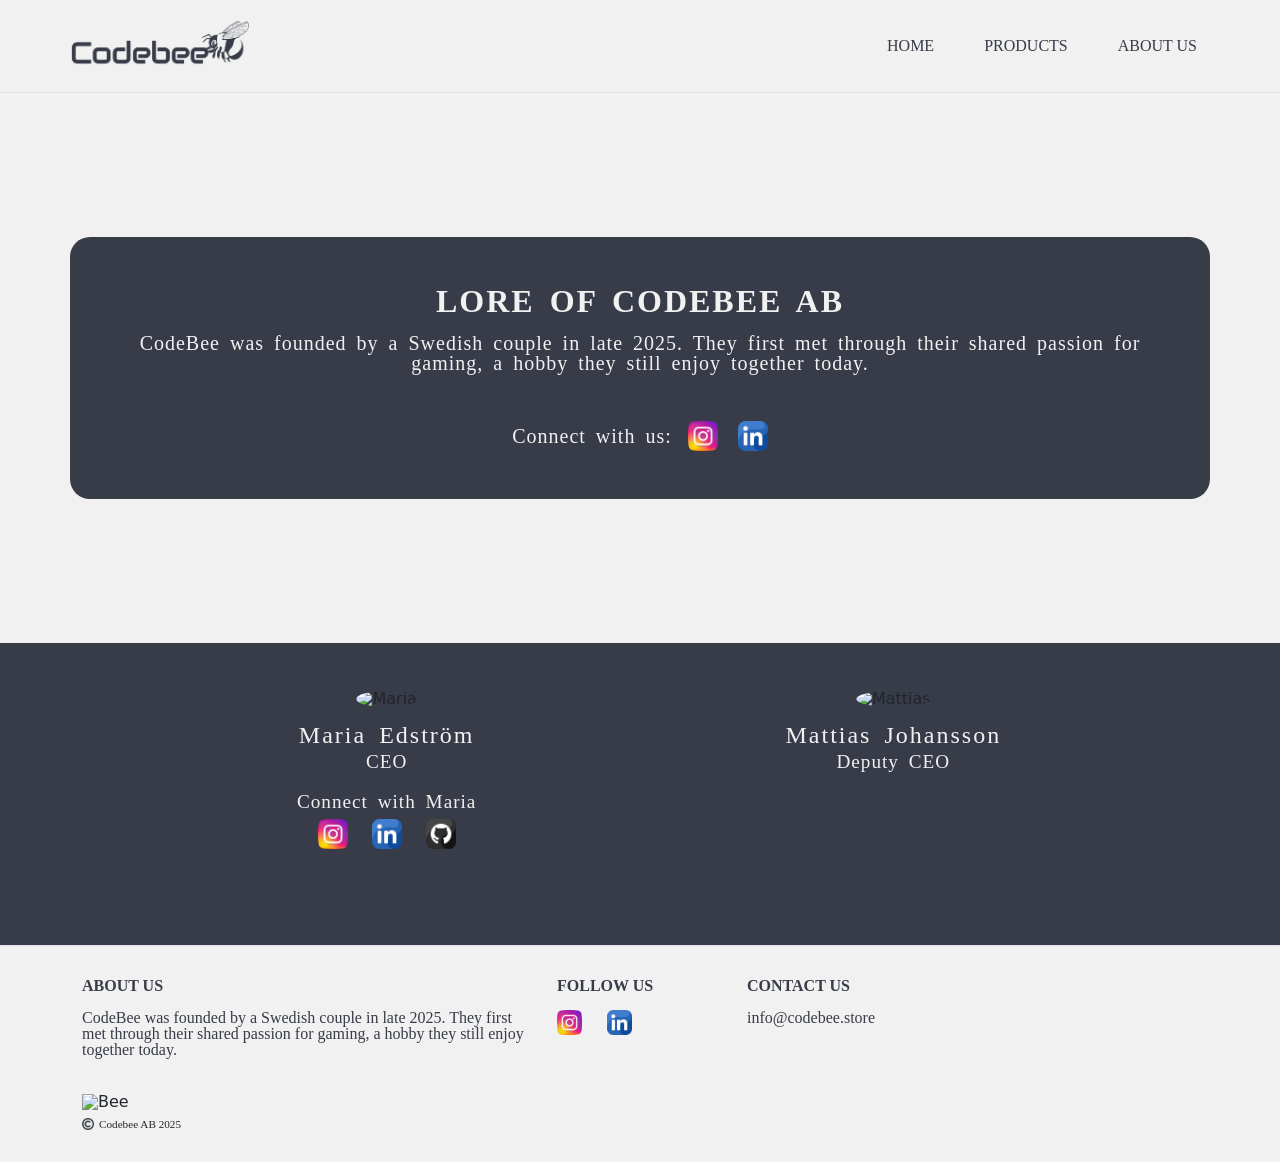
==== AboutUs.html @ 75fef336 "init" ====
<!DOCTYPE html>
<html lang="en">
<head>
  <meta charset="UTF-8">
  <meta name="viewport" content="width=device-width, initial-scale=1.0">
  <title>codebee.store</title>
  <link rel="icon" type="image/x-icon" href="TransparentLogoSmall.ico">
  <link href="https://cdn.jsdelivr.net/npm/bootstrap@5.3.2/dist/css/bootstrap.min.css" rel="stylesheet">
<link rel="stylesheet" href="site.css" asp-append-version="true" />
<script src="site.js" defer></script>
</head>
<body>
  <header class="border-bottom box-shadow p-3">
    <div class="container p-0">
        <nav class="navbar navbar-expand-md p-0">

            <!-- Logo + button -->
            <div class="d-flex justify-content-between align-items-center w-100">

                <!-- Logo -->
                <a class="navbar-brand" href="index.html">
                    <img src="images/logotyp.png" alt="Codebee Logo" class="img-fluid" style="max-height: 50px;">
                </a>

                <!-- Menu button (ONLY mobile) -->
                <button class="navbar-toggler d-md-none navMenuBtn"
                        type="button"
                        data-bs-toggle="collapse"
                        data-bs-target="#navbarMain">
                    <img src="icons/dots.png" alt="MenuIcon" style="width:24px;">
                </button>
            </div>

            <!-- Navbar content -->
            <div class="collapse navbar-collapse justify-content-md-end mt-3 mt-md-0"
                 id="navbarMain">
                <div class="d-flex flex-column flex-md-row align-items-center gap-3 gap-md-4">

                    <a class="btn navBtn" href="index.html">HOME</a>
                    <a class="btn navBtn" href="Products.html">PRODUCTS</a>
                    <a class="btn navBtn text-nowrap" href="AboutUs.html">ABOUT US</a>

                </div>
            </div>
        </nav>
    </div>
</header>

<div class="w-100 d-flex align-items-center justify-content-center"
     style="background: url('images/background.png') center/cover no-repeat; min-height: 550px;">
    
    <div class="loreDiv container p-5 m-4">
        
        <p class="historyTitle text-center">LORE OF CODEBEE AB</p>
        
        <p class="historyText text-center">
            CodeBee was founded by a Swedish couple in late 2025. They first met through their shared passion for gaming, a hobby they still enjoy together today.
        </p>

        <div class="d-flex justify-content-center align-items-center mt-5">
            <p class="historyText mb-0 me-3">Connect with us:</p>
            <a href="https://www.instagram.com/codebeeab?igsh=dmw2eGlxa2luZmNn&utm_source=qr"><img class="socialMediaIcon" src="icons/instagram.png" alt="Instagram" style="margin-right: 20px;"></a>
            <a href="https://www.linkedin.com/company/codebee-ab/?viewAsMember=true"><img class="socialMediaIcon" src="icons/linkedin.png" alt="LinkedIn"></a>
        </div>

    </div>
</div>

<div class="py-5 w-100 d-flex align-items-center justify-content-center"
     style="background-color:#383C48">

    <div class="container">
        <div class="row justify-content-evenly text-center">

            <div class="col-12 col-md-6 col-lg-4 mb-5">
                <img src="images/Maria.jpg" alt="Maria"
                     class="img-fluid rounded-circle"
                     style="max-width:250px;">
                <p class="name mt-3">Maria Edström</p>
                <p class="jobTitle">CEO</p>
                <p class="personDesc">
                    <!-- Add a brief description of person here if wanted -->
                </p>
                <p class="jobTitle mb-2">Connect with Maria</p>
                <div class="d-flex justify-content-center align-items-center gap-4">
                    <a href="https://www.instagram.com/studio_buzzer?igsh=d2F6cHE4NDdnMW5n"><img class="socialMediaIcon" src="icons/instagram.png" alt="Instagram"></a>
                    <a href="https://www.linkedin.com/in/maria-edstr%C3%B6m-6b2215178/"><img class="socialMediaIcon" src="icons/linkedin.png" alt="LinkedIn"></a>
                    <a href="https://github.com/Bumbleebeezz"><img class="socialMediaIcon" src="icons/github.png" alt="GitHub"></a>
                </div>
            </div>

            <div class="col-12 col-md-6 col-lg-4 mb-5">
                <img src="images/Mattias.jpg" alt="Mattias"
                     class="img-fluid rounded-circle"
                     style="max-width:250px;">
                <p class="name mt-3">Mattias Johansson</p>
                <p class="jobTitle">Deputy CEO</p>
                <p class="personDesc">
                    <!-- Add a brief description of person here if wanted -->
                </p>
                <p class="jobTitle mb-2"></p>
                <div class="d-flex justify-content-center align-items-center gap-4">
                    <!-- Add connections links here if wanted -->
                </div>
            </div>

        </div>
    </div>

</div>


<!-- FOOTER -->
<footer class="border-top box-shadow p-3">

    <div class="container footerContent py-3">
        <div class="row">

            <!-- About -->
            <div class="col-12 col-md-6 col-lg-5 mb-3">
                <p class="title mb-3">ABOUT US</p>
                <p class="subtitle mb-1">
                    CodeBee was founded by a Swedish couple in late 2025.
                    They first met through their shared passion for gaming,
                    a hobby they still enjoy together today.
                </p>
            </div>

            <!-- Social -->
            <div class="col-6 col-md-3 col-lg-2 mb-3">
                <p class="title">FOLLOW US</p>
                <a href="https://www.instagram.com/codebeeab" style="text-decoration: none;">
                    <img src="icons/instagram.png" alt="Instagram" style="width:25px; margin-right:20px;">
                </a>
                <a href="https://www.linkedin.com/company/codebee-ab" style="text-decoration: none;">
                    <img src="icons/linkedin.png" alt="LinkedIn" style="width:25px;">
                </a>
            </div>

            <!-- Contact -->
            <div class="col-6 col-md-3 col-lg-3 mb-3">
                <p class="title">CONTACT US</p>
                <p style="color: #383C48; font-family: mohave-variablefont_wght;">info@codebee.store</p>
            </div>

        </div>
    </div>

    <div class="container pb-2">
        <img src="images/transparentlogosmall.png" alt="Bee" style="width:40px;">
    </div>

    <div class="container d-flex align-items-center pb-3">
        <img src="icons/copyright.png" alt="Copyright" width="12">
        <p class="mb-0" style="font-size:0.7rem; margin-left: 5px; font-family: mohave-variablefont_wght;">
            Codebee AB 2025
        </p>
    </div>

</footer>

<script src="https://cdn.jsdelivr.net/npm/bootstrap@5.3.0/dist/js/bootstrap.bundle.min.js"></script>
</body>

</html>
---- site.css ----
/*
    MAIN COLORS:
    #383C48
    #f1f1f1
    #B87333
*/


/*FONTS*/
@font-face {
    font-family: 'audiowide-regular';
    src: url('fonts/audiowide-regular.ttf') format('truetype');
}
@font-face {
    font-family: 'bebasneue-regular';
    src: url('fonts/bebasneue-regular.ttf') format('truetype');
}
@font-face {
    font-family: 'k2d-regular';
    src: url('fonts/k2d-regular.ttf') format('truetype');
}
@font-face {
    font-family: 'mohave-variablefont_wght';
    src: url('fonts/mohave-variablefont_wght.ttf') format('truetype');
}


/*GENERAL*/
* {
    line-height: 1;
}
header {
    top: 0;
    width: 100%;
    padding: 1rem;
    margin: 0;
}
html {
    position: relative;
    min-height: 100%;
}
footer {
    bottom: 0;
    width: 100%;
    margin: 0;
}

/*HEADER / FOOTER*/
.title {
    font-size: 1rem;
    font-weight: bold;
    font-family: mohave-variablefont_wght;
    text-wrap: nowrap;
    color: #383C48;
}
.subtitle {
    font-size: 1rem;
    text-wrap: auto;
    font-family: mohave-variablefont_wght;
    color: #383C48;
}
.contact-text {
    font-size: 1rem;
    text-wrap: auto;
    font-family: mohave-variablefont_wght;
    color: #383C48;
}

/* NAVMENU */
.navbar {
    position: static;
}
.navMenuBtn {
    border: none;
    --bs-navbar-toggler-focus-width: 0;
}
.navBtn {
    position: relative;
    display: inline-block;
    font-family: mohave-variablefont_wght;
    font-weight: 500;
    color: #383C48;
}
.navBtn:hover {
    color: #B87333;
    width: 100%;
}
.navBtn:hover::after {
    width: 100%;
}
.navBtn::after {
    content: "";
    position: absolute;
    left: 50%;
    bottom: -1px;
    width: 0;
    height: 2px;
    background: #B87333;
    transition: all 0.5s ease;
    transform: translateX(-50%);
}
.navBtn:focus,
.navBtn:active,
.navBtn:active:focus {
    outline: none;
    box-shadow: none;
    border: none;
}

/*INDEXL*/
body {
    background: #f1f1f1;
}

.confettiButton {
    height: 100%;
    width: 100%;
    align-content: center;
    justify-content: center;
    background-color: #383C48;
    color: #f1f1f1;
    border: 0;
    border-radius: 20px;
    font-size: 1rem;
    font-family : mohave-variablefont_wght;
    margin-top: 20px;
}
.confettiButton:active {
    transform: scale(1.01);
}
.connectText {
    font-size: 1.1rem;
    color: #f1f1f1;
    font-family: bebasneue-regular;
    margin-bottom: 0; /* important for vertical alignment */
    margin-right: 20px;
}

div.gradient {
    height: auto;
    border: none;
    background: linear-gradient( 90deg, #383C48 30%, #B87333 70% );
    padding: 10px 0px 10px 50px;
}

.hero {
    padding: 60px 0;
}
.hero-title {
    font-size: 2rem;
    font-family: bebasneue-regular;
    font-weight: 500;
    color: #383C48;
    word-spacing: 5px;
}
.hero-text {
    color: #383C48;
    margin-top: 15px;
    font-size: 1.2rem;
    font-family: mohave-variablefont_wght;
    letter-spacing: 1px;
    word-spacing: 4px;
}

.imgcollage {
    height: 100%;
    width: 100%;
    border-radius: 20px;
}

/*ABOUT US*/
.socialMediaIcon{
    width: 30px;
    height: 30px;
}
.historyTitle {
    font-size: 2rem;
    font-weight: bold;
    font-family : bebasneue-regular;
    letter-spacing: 2px;
    word-spacing: 5px;
    color: #f1f1f1;
}
.historyText{
    font-size: 1.25rem;
    font-family: mohave-variablefont_wght;
    letter-spacing: 1px;
    word-spacing: 4px;
    color: #f1f1f1;
}
.jobTitle {
    font-size: 1.2rem;
    font-family: mohave-variablefont_wght;
    letter-spacing: 1px;
    word-spacing: 4px;
    color: #f1f1f1;
    margin-bottom : 20px;
}
.loreDiv {
    width: 90%;
    border-radius: 20px;
    background-color: #383C48;
}
.name{
    font-size: 1.5rem;
    font-family : bebasneue-regular;
    letter-spacing: 2px;
    word-spacing: 5px;
    color: #f1f1f1;
    margin-top: 25px;
    margin-bottom : 5px;
}
.personDesc{
    font-size: 1rem;
    font-family: mohave-variablefont_wght;
    letter-spacing: 1px;
    word-spacing: 4px;
    color: #f1f1f1;
    max-width: 300px;
    margin: auto;
}

/*PRODUCT TIMELINE HEADER*/
.progress-title {
    font-size: 2rem;
    color: #383C48;
    font-family: bebasneue-regular;
    margin-bottom: 0;
}
.progress-text {
    font-size: 1.3rem;
    color: #383C48;
    font-family: mohave-variablefont_wght;
    margin-bottom: 0;
}

/*PRODUCT TIMELINE*/
.timeline-wrapper {
    position: relative;
    display: flex;
    align-content: center;
    overflow-x: auto;
    padding-bottom: 50px;
    padding-top: 50px;
    min-height: 30vh;
}
.timeline {
    position: relative;
    display: flex;
    justify-content: space-between;
    align-items: center;
    min-width: 650px;
}
.timeline::before {
    content: "";
    position: absolute;
    top: 18px;
    left: 0;
    right: 0;
    height: 4px;
    background: #e5e5e5;
    z-index: 0;
    border-radius: 2px;
}
.timeline-Text {
    font-size: 1.2rem;
    color: #383C48;
    font-family: bebasneue-regular;
}
.timeline-progress {
    position: absolute;
    top: 18px;
    left: 0;
    height: 4px;
    width: 25%; /* Adjust progress here */
    background: #383C48;
    z-index: 1;
    border-radius: 2px;
    transition: width 0.6s ease;
    opacity: 0.4;
}

/*STEPS*/
.timeline-step {
    position: relative;
    text-align: center;
    flex: 1;
    z-index: 2;
}
.timeline-step .icon {
    width: 40px;
    height: 40px;
    margin: 0 auto 8px;
    border-radius: 50%;
    display: flex;
    align-items: center;
    justify-content: center;
    background: white;
    transition: all 0.3s ease;
}
.timeline-step img {
    width: 40px;
    height: 40px;
}
.timeline-step p {
    font-size: 1.2rem;
    margin: 0;
    color: #383C48;
}


/* Completed step (highlight) */
.timeline-step.completed .icon {
    background: white;
    box-shadow: 0 0 10px #ffffff;
}
.timeline-step.completed p {
    opacity: 0.4;
}

/* Current step (highlight) */
.timeline-step.current .icon {
    transform: scale(1.2);
    box-shadow: 0 0 15px #ffffff;
}
.timeline-step.current p{
    color: #B87333;
    font-size: 1.2rem;
}

/* Future steps (highlight) */
.timeline-step:not(.current) p {
    opacity: 0.4;
}




/*MOBILE*/
.timeline-mobile {
    list-style: none;
    padding-left: 0;
    position: relative;
    margin-top: 40px;
}
.timeline-mobile li {
    display: flex;
    align-items: center;
    justify-content: flex-start;
    padding-bottom: 30px;
    padding-left: 50px;
}
.timeline-mobile li p {
    margin: 0; 
    font-family: bebasneue-regular;
    font-size: 1.2rem;
}

/* Vertical timeline line */
.timeline-mobile::before {
    content: "";
    position: absolute;
    left: 15px;
    top: 5px;
    bottom: 5px;
    width: 2px;
    background: #dcdcdc;
}

/* Icon circle */
.timeline-mobile li img {
    position: absolute;
    left: 0;
    width: 30px;
    height: 30px;
    background-color: white;
    border-radius: 50%;
}

/* Completed step highlight */
.timeline-mobile li.completed p {
    opacity: 0.4;
}

/* Current step highlight */
.timeline-mobile li.current p {
    font-size: 1.3rem;
    color: #B87333;
}
.timeline-mobile li.current img {
    transform: scale(1.2);
    box-shadow: 0 0 15px #ffffff;
}

/* Future step highlight */
.timeline-mobile li:not(.current) p {
    opacity: 0.4;
}


/* MOBILE*/
@media (max-width:768px), (max-width:992px) {
    .loreDiv {
        width: 90%;
        margin: 0;
        padding: 0;
    }

    .release-info {
        order: 3;
    }

    .timeline {
        gap: 30px;
    }
}
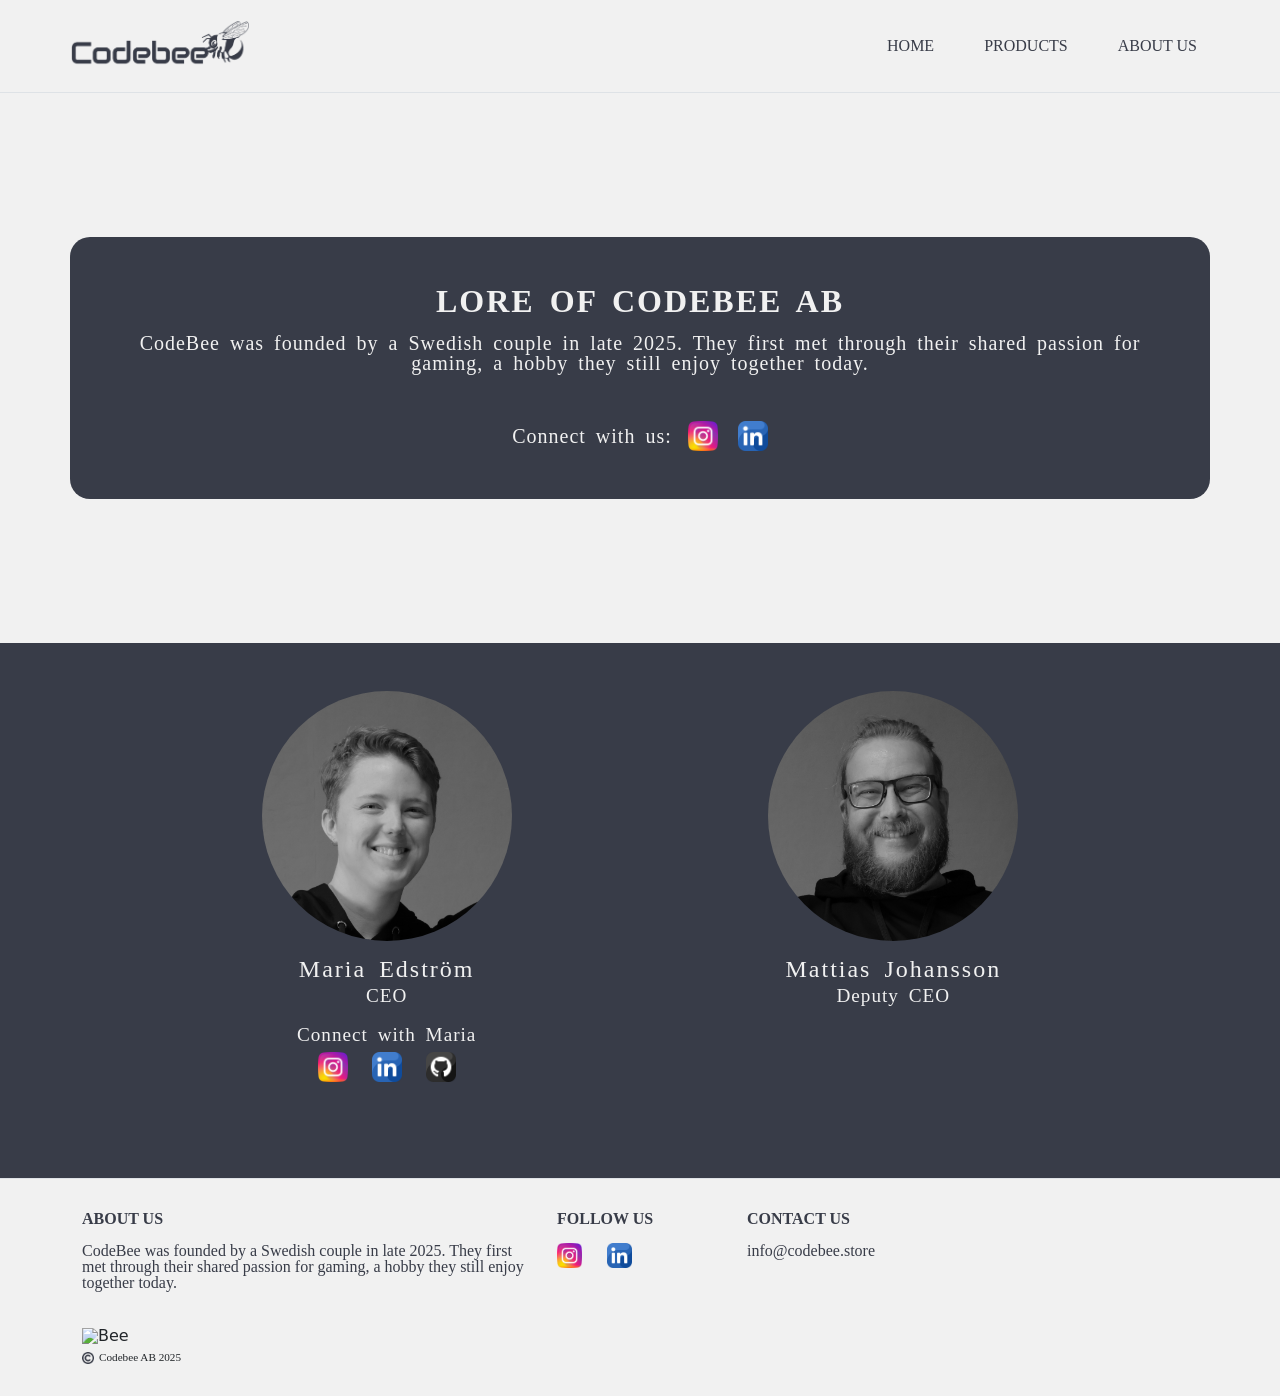
==== commit da8ec7ff: "images fix" ====
--- a/AboutUs.html
+++ b/AboutUs.html
@@ -6,7 +6,7 @@
   <title>codebee.store</title>
   <link rel="icon" type="image/x-icon" href="TransparentLogoSmall.ico">
   <link href="https://cdn.jsdelivr.net/npm/bootstrap@5.3.2/dist/css/bootstrap.min.css" rel="stylesheet">
-<link rel="stylesheet" href="site.css" asp-append-version="true" />
+<link rel="stylesheet" href="site.css">
 <script src="site.js" defer></script>
 </head>
 <body>
@@ -73,7 +73,7 @@
         <div class="row justify-content-evenly text-center">
 
             <div class="col-12 col-md-6 col-lg-4 mb-5">
-                <img src="images/Maria.jpg" alt="Maria"
+                <img src="images/Maria.png" alt="Maria"
                      class="img-fluid rounded-circle"
                      style="max-width:250px;">
                 <p class="name mt-3">Maria Edström</p>
@@ -90,7 +90,7 @@
             </div>
 
             <div class="col-12 col-md-6 col-lg-4 mb-5">
-                <img src="images/Mattias.jpg" alt="Mattias"
+                <img src="images/Mattias.png" alt="Mattias"
                      class="img-fluid rounded-circle"
                      style="max-width:250px;">
                 <p class="name mt-3">Mattias Johansson</p>
--- a/site.css
+++ b/site.css
@@ -10,19 +10,19 @@
 /*FONTS*/
 @font-face {
     font-family: 'audiowide-regular';
-    src: url('fonts/audiowide-regular.ttf') format('truetype');
+    src: url('./fonts/audiowide-regular.ttf') format('truetype');
 }
 @font-face {
     font-family: 'bebasneue-regular';
-    src: url('fonts/bebasneue-regular.ttf') format('truetype');
+    src: url('./fonts/bebasneue-regular.ttf') format('truetype');
 }
 @font-face {
     font-family: 'k2d-regular';
-    src: url('fonts/k2d-regular.ttf') format('truetype');
+    src: url('./fonts/k2d-regular.ttf') format('truetype');
 }
 @font-face {
     font-family: 'mohave-variablefont_wght';
-    src: url('fonts/mohave-variablefont_wght.ttf') format('truetype');
+    src: url('./fonts/mohave-variablefont_wght.ttf') format('truetype');
 }
 
 
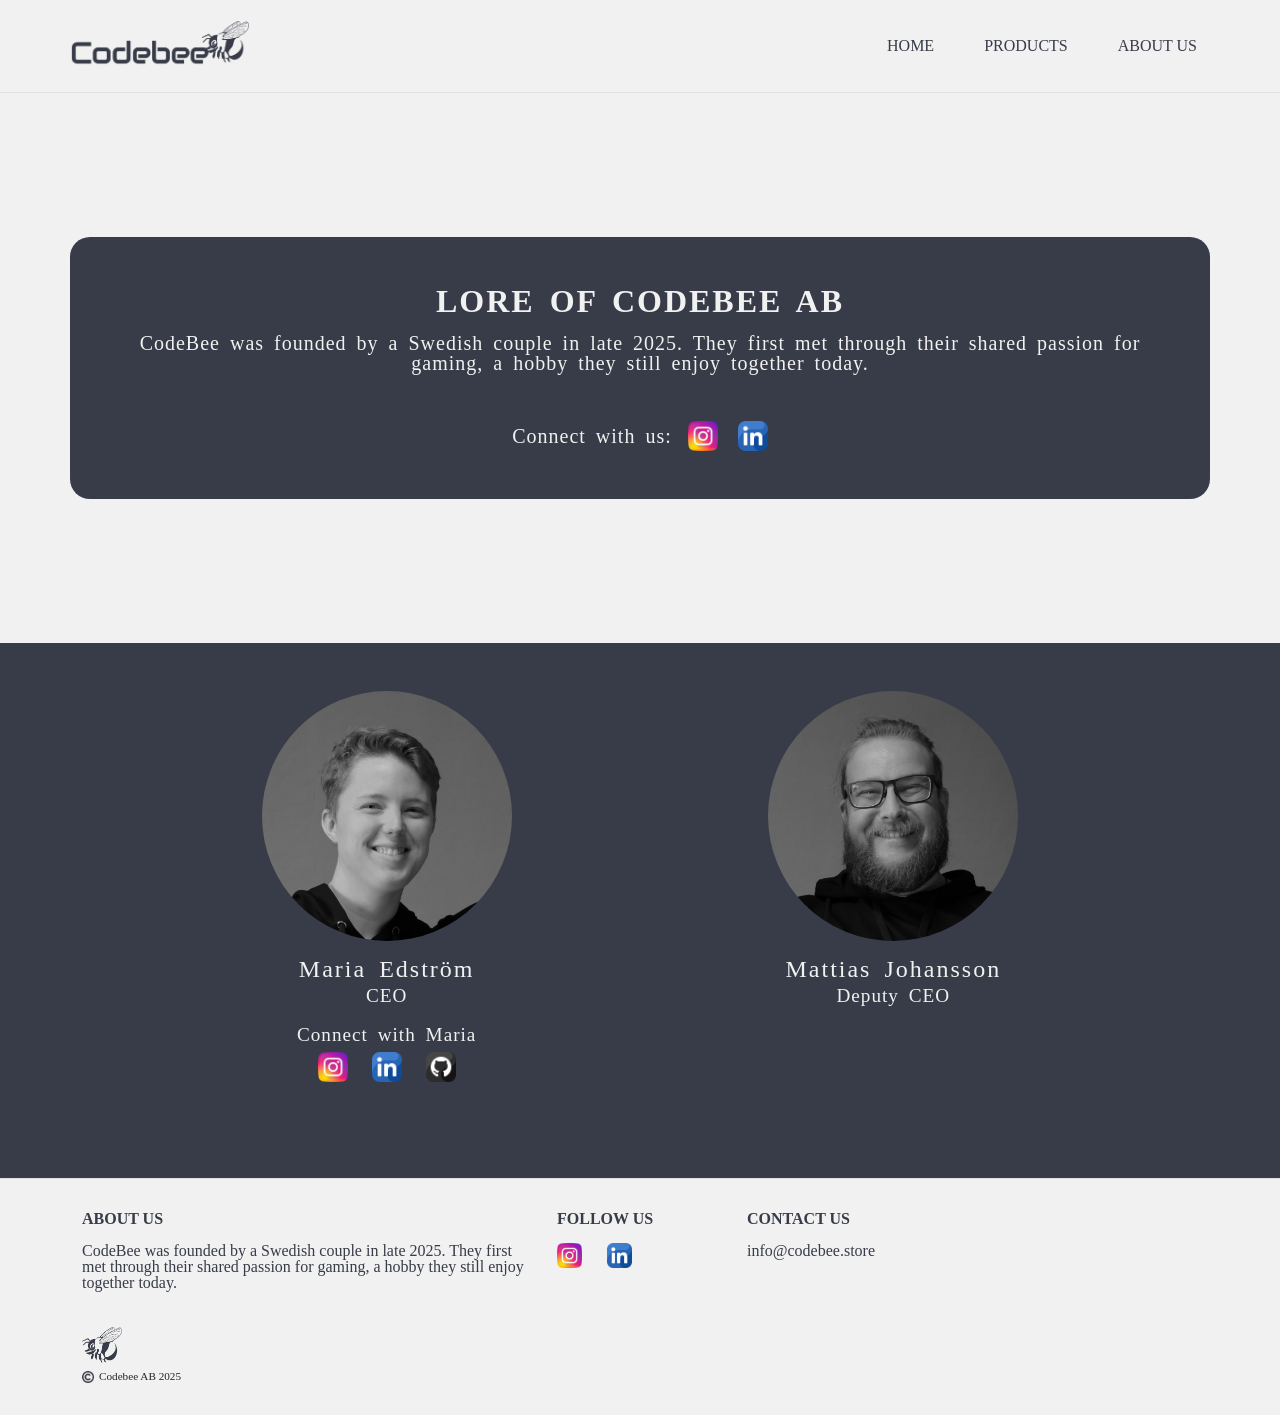
==== commit 5f94ca00: "image fix" ====
--- a/AboutUs.html
+++ b/AboutUs.html
@@ -147,7 +147,7 @@
     </div>
 
     <div class="container pb-2">
-        <img src="images/transparentlogosmall.png" alt="Bee" style="width:40px;">
+        <img src="images/TransparentLogoSmall.png" alt="Bee" style="width:40px;">
     </div>
 
     <div class="container d-flex align-items-center pb-3">
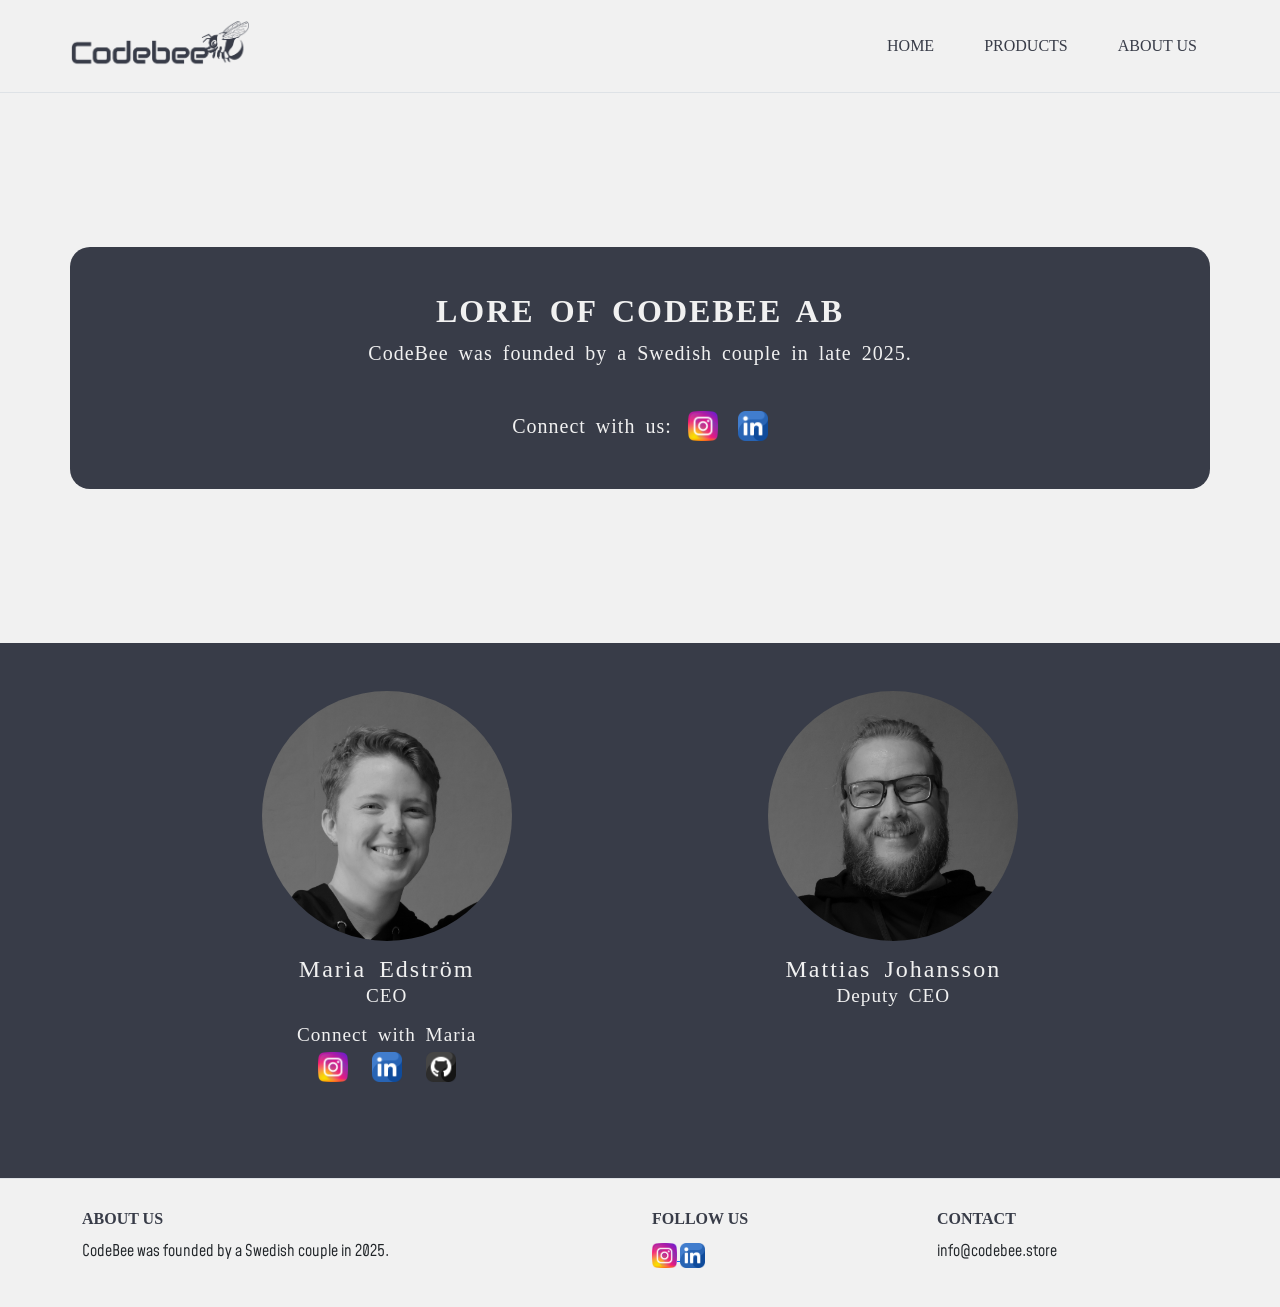
==== commit baf7def1: "removed razor parts" ====
--- a/AboutUs.html
+++ b/AboutUs.html
@@ -4,41 +4,50 @@
   <meta charset="UTF-8">
   <meta name="viewport" content="width=device-width, initial-scale=1.0">
   <title>codebee.store</title>
-  <link rel="icon" type="image/x-icon" href="TransparentLogoSmall.ico">
+
+  <!-- Favicon -->
+  <link rel="icon" href="TransparentLogoSmall.ico">
+
+  <!-- Bootstrap -->
   <link href="https://cdn.jsdelivr.net/npm/bootstrap@5.3.2/dist/css/bootstrap.min.css" rel="stylesheet">
-<link rel="stylesheet" href="site.css">
-<script src="site.js" defer></script>
+
+  <!-- ✅ Font FIX -->
+  <link href="https://fonts.googleapis.com/css2?family=Mohave:wght@300;400;600&display=swap" rel="stylesheet">
+
+  <!-- Your CSS -->
+  <link rel="stylesheet" href="site.css">
+
+  <!-- Your JS -->
+  <script src="site.js" defer></script>
 </head>
-<body>
-  <header class="border-bottom box-shadow p-3">
+
+<body style="font-family: 'Mohave', sans-serif;">
+
+<header class="border-bottom box-shadow p-3">
     <div class="container p-0">
         <nav class="navbar navbar-expand-md p-0">
 
-            <!-- Logo + button -->
             <div class="d-flex justify-content-between align-items-center w-100">
-
-                <!-- Logo -->
                 <a class="navbar-brand" href="index.html">
-                    <img src="images/logotyp.png" alt="Codebee Logo" class="img-fluid" style="max-height: 50px;">
+                    <img src="images/logotyp.png" style="max-height: 50px;">
                 </a>
 
-                <!-- Menu button (ONLY mobile) -->
-                <button class="navbar-toggler d-md-none navMenuBtn"
+                <button class="navbar-toggler d-md-none"
                         type="button"
                         data-bs-toggle="collapse"
                         data-bs-target="#navbarMain">
-                    <img src="icons/dots.png" alt="MenuIcon" style="width:24px;">
+                    <img src="icons/dots.png" style="width:24px;">
                 </button>
             </div>
 
-            <!-- Navbar content -->
             <div class="collapse navbar-collapse justify-content-md-end mt-3 mt-md-0"
                  id="navbarMain">
                 <div class="d-flex flex-column flex-md-row align-items-center gap-3 gap-md-4">
 
+                    <!-- ✅ fixed casing -->
                     <a class="btn navBtn" href="index.html">HOME</a>
-                    <a class="btn navBtn" href="Products.html">PRODUCTS</a>
-                    <a class="btn navBtn text-nowrap" href="AboutUs.html">ABOUT US</a>
+                    <a class="btn navBtn" href="products.html">PRODUCTS</a>
+                    <a class="btn navBtn text-nowrap" href="aboutus.html">ABOUT US</a>
 
                 </div>
             </div>
@@ -46,6 +55,7 @@
     </div>
 </header>
 
+<!-- HERO / LORE -->
 <div class="w-100 d-flex align-items-center justify-content-center"
      style="background: url('images/background.png') center/cover no-repeat; min-height: 550px;">
     
@@ -54,54 +64,48 @@
         <p class="historyTitle text-center">LORE OF CODEBEE AB</p>
         
         <p class="historyText text-center">
-            CodeBee was founded by a Swedish couple in late 2025. They first met through their shared passion for gaming, a hobby they still enjoy together today.
+            CodeBee was founded by a Swedish couple in late 2025.
         </p>
 
         <div class="d-flex justify-content-center align-items-center mt-5">
             <p class="historyText mb-0 me-3">Connect with us:</p>
-            <a href="https://www.instagram.com/codebeeab?igsh=dmw2eGlxa2luZmNn&utm_source=qr"><img class="socialMediaIcon" src="icons/instagram.png" alt="Instagram" style="margin-right: 20px;"></a>
-            <a href="https://www.linkedin.com/company/codebee-ab/?viewAsMember=true"><img class="socialMediaIcon" src="icons/linkedin.png" alt="LinkedIn"></a>
+
+            <a href="https://www.instagram.com/codebeeab">
+                <img class="socialMediaIcon" src="icons/instagram.png" style="margin-right:20px;">
+            </a>
+
+            <a href="https://www.linkedin.com/company/codebee-ab">
+                <img class="socialMediaIcon" src="icons/linkedin.png">
+            </a>
         </div>
 
     </div>
 </div>
 
+<!-- TEAM -->
 <div class="py-5 w-100 d-flex align-items-center justify-content-center"
      style="background-color:#383C48">
 
     <div class="container">
         <div class="row justify-content-evenly text-center">
 
-            <div class="col-12 col-md-6 col-lg-4 mb-5">
-                <img src="images/Maria.png" alt="Maria"
-                     class="img-fluid rounded-circle"
-                     style="max-width:250px;">
+            <div class="col-md-6 col-lg-4 mb-5">
+                <img src="images/Maria.png" class="img-fluid rounded-circle" style="max-width:250px;">
                 <p class="name mt-3">Maria Edström</p>
                 <p class="jobTitle">CEO</p>
-                <p class="personDesc">
-                    <!-- Add a brief description of person here if wanted -->
-                </p>
+
                 <p class="jobTitle mb-2">Connect with Maria</p>
-                <div class="d-flex justify-content-center align-items-center gap-4">
-                    <a href="https://www.instagram.com/studio_buzzer?igsh=d2F6cHE4NDdnMW5n"><img class="socialMediaIcon" src="icons/instagram.png" alt="Instagram"></a>
-                    <a href="https://www.linkedin.com/in/maria-edstr%C3%B6m-6b2215178/"><img class="socialMediaIcon" src="icons/linkedin.png" alt="LinkedIn"></a>
-                    <a href="https://github.com/Bumbleebeezz"><img class="socialMediaIcon" src="icons/github.png" alt="GitHub"></a>
+                <div class="d-flex justify-content-center gap-4">
+                    <a href="#"><img class="socialMediaIcon" src="icons/instagram.png"></a>
+                    <a href="#"><img class="socialMediaIcon" src="icons/linkedin.png"></a>
+                    <a href="#"><img class="socialMediaIcon" src="icons/github.png"></a>
                 </div>
             </div>
 
-            <div class="col-12 col-md-6 col-lg-4 mb-5">
-                <img src="images/Mattias.png" alt="Mattias"
-                     class="img-fluid rounded-circle"
-                     style="max-width:250px;">
+            <div class="col-md-6 col-lg-4 mb-5">
+                <img src="images/Mattias.png" class="img-fluid rounded-circle" style="max-width:250px;">
                 <p class="name mt-3">Mattias Johansson</p>
                 <p class="jobTitle">Deputy CEO</p>
-                <p class="personDesc">
-                    <!-- Add a brief description of person here if wanted -->
-                </p>
-                <p class="jobTitle mb-2"></p>
-                <div class="d-flex justify-content-center align-items-center gap-4">
-                    <!-- Add connections links here if wanted -->
-                </div>
             </div>
 
         </div>
@@ -109,57 +113,39 @@
 
 </div>
 
+<!-- FOOTER -->
+<footer class="border-top p-3">
 
-<!-- FOOTER -->
-<footer class="border-top box-shadow p-3">
-
-    <div class="container footerContent py-3">
+    <div class="container py-3">
         <div class="row">
 
-            <!-- About -->
-            <div class="col-12 col-md-6 col-lg-5 mb-3">
-                <p class="title mb-3">ABOUT US</p>
-                <p class="subtitle mb-1">
-                    CodeBee was founded by a Swedish couple in late 2025.
-                    They first met through their shared passion for gaming,
-                    a hobby they still enjoy together today.
-                </p>
+            <div class="col-md-6">
+                <p class="title">ABOUT US</p>
+                <p>CodeBee was founded by a Swedish couple in 2025.</p>
             </div>
 
-            <!-- Social -->
-            <div class="col-6 col-md-3 col-lg-2 mb-3">
+            <div class="col-md-3">
                 <p class="title">FOLLOW US</p>
-                <a href="https://www.instagram.com/codebeeab" style="text-decoration: none;">
-                    <img src="icons/instagram.png" alt="Instagram" style="width:25px; margin-right:20px;">
+                <a href="https://www.instagram.com/codebeeab">
+                    <img src="icons/instagram.png" width="25">
                 </a>
-                <a href="https://www.linkedin.com/company/codebee-ab" style="text-decoration: none;">
-                    <img src="icons/linkedin.png" alt="LinkedIn" style="width:25px;">
+                <a href="https://www.linkedin.com/company/codebee-ab">
+                    <img src="icons/linkedin.png" width="25">
                 </a>
             </div>
 
-            <!-- Contact -->
-            <div class="col-6 col-md-3 col-lg-3 mb-3">
-                <p class="title">CONTACT US</p>
-                <p style="color: #383C48; font-family: mohave-variablefont_wght;">info@codebee.store</p>
+            <div class="col-md-3">
+                <p class="title">CONTACT</p>
+                <p>info@codebee.store</p>
             </div>
 
         </div>
     </div>
 
-    <div class="container pb-2">
-        <img src="images/TransparentLogoSmall.png" alt="Bee" style="width:40px;">
-    </div>
-
-    <div class="container d-flex align-items-center pb-3">
-        <img src="icons/copyright.png" alt="Copyright" width="12">
-        <p class="mb-0" style="font-size:0.7rem; margin-left: 5px; font-family: mohave-variablefont_wght;">
-            Codebee AB 2025
-        </p>
-    </div>
-
 </footer>
 
-<script src="https://cdn.jsdelivr.net/npm/bootstrap@5.3.0/dist/js/bootstrap.bundle.min.js"></script>
+<!-- ✅ Bootstrap JS LAST -->
+<script src="https://cdn.jsdelivr.net/npm/bootstrap@5.3.2/dist/js/bootstrap.bundle.min.js"></script>
+
 </body>
-
 </html>
--- a/site.css
+++ b/site.css
@@ -6,23 +6,22 @@
     #B87333
 */
 
-
 /*FONTS*/
 @font-face {
     font-family: 'audiowide-regular';
-    src: url('./fonts/audiowide-regular.ttf') format('truetype');
+    src: url('fonts/audiowide-regular.ttf') format('truetype');
 }
 @font-face {
     font-family: 'bebasneue-regular';
-    src: url('./fonts/bebasneue-regular.ttf') format('truetype');
+    src: url('fonts/bebasneue-regular.ttf') format('truetype');
 }
 @font-face {
     font-family: 'k2d-regular';
-    src: url('./fonts/k2d-regular.ttf') format('truetype');
+    src: url('fonts/k2d-regular.ttf') format('truetype');
 }
 @font-face {
     font-family: 'mohave-variablefont_wght';
-    src: url('./fonts/mohave-variablefont_wght.ttf') format('truetype');
+    src: url('fonts/mohave-variablefont_wght.ttf') format('truetype');
 }
 
 
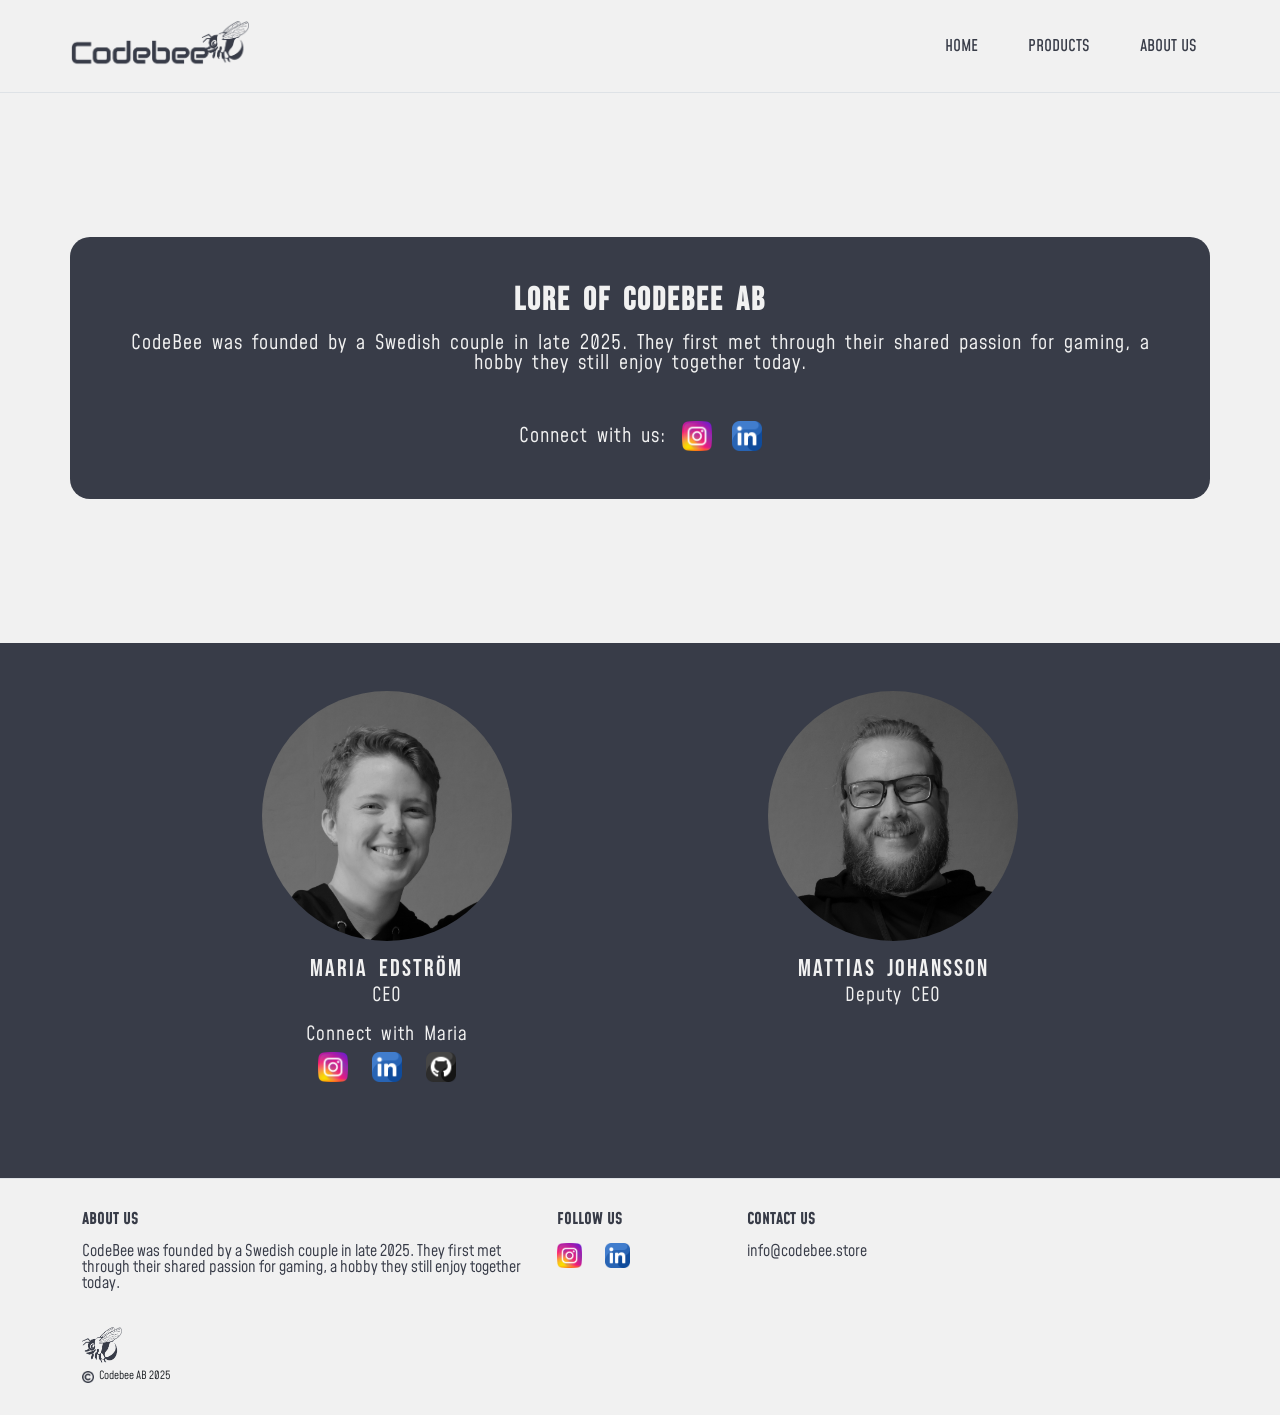
==== commit 7e84067d: "font fix test" ====
--- a/AboutUs.html
+++ b/AboutUs.html
@@ -4,50 +4,53 @@
   <meta charset="UTF-8">
   <meta name="viewport" content="width=device-width, initial-scale=1.0">
   <title>codebee.store</title>
-
+  
   <!-- Favicon -->
   <link rel="icon" href="TransparentLogoSmall.ico">
 
   <!-- Bootstrap -->
   <link href="https://cdn.jsdelivr.net/npm/bootstrap@5.3.2/dist/css/bootstrap.min.css" rel="stylesheet">
 
-  <!-- ✅ Font FIX -->
+  <!-- Fonts -->
   <link href="https://fonts.googleapis.com/css2?family=Mohave:wght@300;400;600&display=swap" rel="stylesheet">
+  <link href="https://fonts.googleapis.com/css2?family=Bebas+Neue&display=swap" rel="stylesheet">
 
-  <!-- Your CSS -->
+  <!-- CSS -->
   <link rel="stylesheet" href="site.css">
 
-  <!-- Your JS -->
+  <!-- JS -->
   <script src="site.js" defer></script>
 </head>
-
-<body style="font-family: 'Mohave', sans-serif;">
-
-<header class="border-bottom box-shadow p-3">
+<body>
+  <header class="border-bottom box-shadow p-3">
     <div class="container p-0">
         <nav class="navbar navbar-expand-md p-0">
 
+            <!-- Logo + button -->
             <div class="d-flex justify-content-between align-items-center w-100">
+
+                <!-- Logo -->
                 <a class="navbar-brand" href="index.html">
-                    <img src="images/logotyp.png" style="max-height: 50px;">
+                    <img src="images/logotyp.png" alt="Codebee Logo" class="img-fluid" style="max-height: 50px;">
                 </a>
 
-                <button class="navbar-toggler d-md-none"
+                <!-- Menu button (ONLY mobile) -->
+                <button class="navbar-toggler d-md-none navMenuBtn"
                         type="button"
                         data-bs-toggle="collapse"
                         data-bs-target="#navbarMain">
-                    <img src="icons/dots.png" style="width:24px;">
+                    <img src="icons/dots.png" alt="MenuIcon" style="width:24px;">
                 </button>
             </div>
 
+            <!-- Navbar content -->
             <div class="collapse navbar-collapse justify-content-md-end mt-3 mt-md-0"
                  id="navbarMain">
                 <div class="d-flex flex-column flex-md-row align-items-center gap-3 gap-md-4">
 
-                    <!-- ✅ fixed casing -->
                     <a class="btn navBtn" href="index.html">HOME</a>
-                    <a class="btn navBtn" href="products.html">PRODUCTS</a>
-                    <a class="btn navBtn text-nowrap" href="aboutus.html">ABOUT US</a>
+                    <a class="btn navBtn" href="Products.html">PRODUCTS</a>
+                    <a class="btn navBtn text-nowrap" href="AboutUs.html">ABOUT US</a>
 
                 </div>
             </div>
@@ -55,7 +58,6 @@
     </div>
 </header>
 
-<!-- HERO / LORE -->
 <div class="w-100 d-flex align-items-center justify-content-center"
      style="background: url('images/background.png') center/cover no-repeat; min-height: 550px;">
     
@@ -64,48 +66,54 @@
         <p class="historyTitle text-center">LORE OF CODEBEE AB</p>
         
         <p class="historyText text-center">
-            CodeBee was founded by a Swedish couple in late 2025.
+            CodeBee was founded by a Swedish couple in late 2025. They first met through their shared passion for gaming, a hobby they still enjoy together today.
         </p>
 
         <div class="d-flex justify-content-center align-items-center mt-5">
             <p class="historyText mb-0 me-3">Connect with us:</p>
-
-            <a href="https://www.instagram.com/codebeeab">
-                <img class="socialMediaIcon" src="icons/instagram.png" style="margin-right:20px;">
-            </a>
-
-            <a href="https://www.linkedin.com/company/codebee-ab">
-                <img class="socialMediaIcon" src="icons/linkedin.png">
-            </a>
+            <a href="https://www.instagram.com/codebeeab?igsh=dmw2eGlxa2luZmNn&utm_source=qr"><img class="socialMediaIcon" src="icons/instagram.png" alt="Instagram" style="margin-right: 20px;"></a>
+            <a href="https://www.linkedin.com/company/codebee-ab/?viewAsMember=true"><img class="socialMediaIcon" src="icons/linkedin.png" alt="LinkedIn"></a>
         </div>
 
     </div>
 </div>
 
-<!-- TEAM -->
 <div class="py-5 w-100 d-flex align-items-center justify-content-center"
      style="background-color:#383C48">
 
     <div class="container">
         <div class="row justify-content-evenly text-center">
 
-            <div class="col-md-6 col-lg-4 mb-5">
-                <img src="images/Maria.png" class="img-fluid rounded-circle" style="max-width:250px;">
+            <div class="col-12 col-md-6 col-lg-4 mb-5">
+                <img src="images/Maria.png" alt="Maria"
+                     class="img-fluid rounded-circle"
+                     style="max-width:250px;">
                 <p class="name mt-3">Maria Edström</p>
                 <p class="jobTitle">CEO</p>
-
+                <p class="personDesc">
+                    <!-- Add a brief description of person here if wanted -->
+                </p>
                 <p class="jobTitle mb-2">Connect with Maria</p>
-                <div class="d-flex justify-content-center gap-4">
-                    <a href="#"><img class="socialMediaIcon" src="icons/instagram.png"></a>
-                    <a href="#"><img class="socialMediaIcon" src="icons/linkedin.png"></a>
-                    <a href="#"><img class="socialMediaIcon" src="icons/github.png"></a>
+                <div class="d-flex justify-content-center align-items-center gap-4">
+                    <a href="https://www.instagram.com/studio_buzzer?igsh=d2F6cHE4NDdnMW5n"><img class="socialMediaIcon" src="icons/instagram.png" alt="Instagram"></a>
+                    <a href="https://www.linkedin.com/in/maria-edstr%C3%B6m-6b2215178/"><img class="socialMediaIcon" src="icons/linkedin.png" alt="LinkedIn"></a>
+                    <a href="https://github.com/Bumbleebeezz"><img class="socialMediaIcon" src="icons/github.png" alt="GitHub"></a>
                 </div>
             </div>
 
-            <div class="col-md-6 col-lg-4 mb-5">
-                <img src="images/Mattias.png" class="img-fluid rounded-circle" style="max-width:250px;">
+            <div class="col-12 col-md-6 col-lg-4 mb-5">
+                <img src="images/Mattias.png" alt="Mattias"
+                     class="img-fluid rounded-circle"
+                     style="max-width:250px;">
                 <p class="name mt-3">Mattias Johansson</p>
                 <p class="jobTitle">Deputy CEO</p>
+                <p class="personDesc">
+                    <!-- Add a brief description of person here if wanted -->
+                </p>
+                <p class="jobTitle mb-2"></p>
+                <div class="d-flex justify-content-center align-items-center gap-4">
+                    <!-- Add connections links here if wanted -->
+                </div>
             </div>
 
         </div>
@@ -113,39 +121,57 @@
 
 </div>
 
+
 <!-- FOOTER -->
-<footer class="border-top p-3">
+<footer class="border-top box-shadow p-3">
 
-    <div class="container py-3">
+    <div class="container footerContent py-3">
         <div class="row">
 
-            <div class="col-md-6">
-                <p class="title">ABOUT US</p>
-                <p>CodeBee was founded by a Swedish couple in 2025.</p>
+            <!-- About -->
+            <div class="col-12 col-md-6 col-lg-5 mb-3">
+                <p class="title mb-3">ABOUT US</p>
+                <p class="subtitle mb-1">
+                    CodeBee was founded by a Swedish couple in late 2025.
+                    They first met through their shared passion for gaming,
+                    a hobby they still enjoy together today.
+                </p>
             </div>
 
-            <div class="col-md-3">
+            <!-- Social -->
+            <div class="col-6 col-md-3 col-lg-2 mb-3">
                 <p class="title">FOLLOW US</p>
-                <a href="https://www.instagram.com/codebeeab">
-                    <img src="icons/instagram.png" width="25">
+                <a href="https://www.instagram.com/codebeeab" style="text-decoration: none;">
+                    <img src="icons/instagram.png" alt="Instagram" style="width:25px; margin-right:20px;">
                 </a>
-                <a href="https://www.linkedin.com/company/codebee-ab">
-                    <img src="icons/linkedin.png" width="25">
+                <a href="https://www.linkedin.com/company/codebee-ab" style="text-decoration: none;">
+                    <img src="icons/linkedin.png" alt="LinkedIn" style="width:25px;">
                 </a>
             </div>
 
-            <div class="col-md-3">
-                <p class="title">CONTACT</p>
-                <p>info@codebee.store</p>
+            <!-- Contact -->
+            <div class="col-6 col-md-3 col-lg-3 mb-3">
+                <p class="title">CONTACT US</p>
+                <p style="color: #383C48; font-family: 'Mohave', sans-serif;">info@codebee.store</p>
             </div>
 
         </div>
     </div>
 
+    <div class="container pb-2">
+        <img src="images/TransparentLogoSmall.png" alt="Bee" style="width:40px;">
+    </div>
+
+    <div class="container d-flex align-items-center pb-3">
+        <img src="icons/copyright.png" alt="Copyright" width="12">
+        <p class="mb-0" style="font-size:0.7rem; margin-left: 5px; font-family: 'Mohave', sans-serif;">
+            Codebee AB 2025
+        </p>
+    </div>
+
 </footer>
 
-<!-- ✅ Bootstrap JS LAST -->
-<script src="https://cdn.jsdelivr.net/npm/bootstrap@5.3.2/dist/js/bootstrap.bundle.min.js"></script>
+<script src="https://cdn.jsdelivr.net/npm/bootstrap@5.3.0/dist/js/bootstrap.bundle.min.js"></script>
+</body>
 
-</body>
 </html>
--- a/site.css
+++ b/site.css
@@ -6,23 +6,6 @@
     #B87333
 */
 
-/*FONTS*/
-@font-face {
-    font-family: 'audiowide-regular';
-    src: url('fonts/audiowide-regular.ttf') format('truetype');
-}
-@font-face {
-    font-family: 'bebasneue-regular';
-    src: url('fonts/bebasneue-regular.ttf') format('truetype');
-}
-@font-face {
-    font-family: 'k2d-regular';
-    src: url('fonts/k2d-regular.ttf') format('truetype');
-}
-@font-face {
-    font-family: 'mohave-variablefont_wght';
-    src: url('fonts/mohave-variablefont_wght.ttf') format('truetype');
-}
 
 
 /*GENERAL*/
@@ -34,6 +17,9 @@
     width: 100%;
     padding: 1rem;
     margin: 0;
+}
+body {
+    font-family: 'Mohave', sans-serif;
 }
 html {
     position: relative;
@@ -49,20 +35,20 @@
 .title {
     font-size: 1rem;
     font-weight: bold;
-    font-family: mohave-variablefont_wght;
+    font-family: 'Mohave', sans-serif;
     text-wrap: nowrap;
     color: #383C48;
 }
 .subtitle {
     font-size: 1rem;
     text-wrap: auto;
-    font-family: mohave-variablefont_wght;
+    font-family: 'Mohave', sans-serif;
     color: #383C48;
 }
 .contact-text {
     font-size: 1rem;
     text-wrap: auto;
-    font-family: mohave-variablefont_wght;
+    font-family: 'Mohave', sans-serif;
     color: #383C48;
 }
 
@@ -77,7 +63,7 @@
 .navBtn {
     position: relative;
     display: inline-block;
-    font-family: mohave-variablefont_wght;
+    font-family: 'Mohave', sans-serif;
     font-weight: 500;
     color: #383C48;
 }
@@ -122,7 +108,7 @@
     border: 0;
     border-radius: 20px;
     font-size: 1rem;
-    font-family : mohave-variablefont_wght;
+    font-family: 'Mohave', sans-serif;
     margin-top: 20px;
 }
 .confettiButton:active {
@@ -131,7 +117,7 @@
 .connectText {
     font-size: 1.1rem;
     color: #f1f1f1;
-    font-family: bebasneue-regular;
+    font-family: 'Bebas Neue', sans-serif;
     margin-bottom: 0; /* important for vertical alignment */
     margin-right: 20px;
 }
@@ -148,7 +134,7 @@
 }
 .hero-title {
     font-size: 2rem;
-    font-family: bebasneue-regular;
+    font-family: 'Bebas Neue', sans-serif;
     font-weight: 500;
     color: #383C48;
     word-spacing: 5px;
@@ -157,7 +143,7 @@
     color: #383C48;
     margin-top: 15px;
     font-size: 1.2rem;
-    font-family: mohave-variablefont_wght;
+    font-family: 'Mohave', sans-serif;
     letter-spacing: 1px;
     word-spacing: 4px;
 }
@@ -176,21 +162,21 @@
 .historyTitle {
     font-size: 2rem;
     font-weight: bold;
-    font-family : bebasneue-regular;
+    font-family: 'Bebas Neue', sans-serif;
     letter-spacing: 2px;
     word-spacing: 5px;
     color: #f1f1f1;
 }
 .historyText{
     font-size: 1.25rem;
-    font-family: mohave-variablefont_wght;
+    font-family: 'Mohave', sans-serif;
     letter-spacing: 1px;
     word-spacing: 4px;
     color: #f1f1f1;
 }
 .jobTitle {
     font-size: 1.2rem;
-    font-family: mohave-variablefont_wght;
+    font-family: 'Mohave', sans-serif;
     letter-spacing: 1px;
     word-spacing: 4px;
     color: #f1f1f1;
@@ -203,7 +189,7 @@
 }
 .name{
     font-size: 1.5rem;
-    font-family : bebasneue-regular;
+    font-family: 'Bebas Neue', sans-serif;
     letter-spacing: 2px;
     word-spacing: 5px;
     color: #f1f1f1;
@@ -212,7 +198,7 @@
 }
 .personDesc{
     font-size: 1rem;
-    font-family: mohave-variablefont_wght;
+    font-family: 'Mohave', sans-serif;
     letter-spacing: 1px;
     word-spacing: 4px;
     color: #f1f1f1;
@@ -224,13 +210,13 @@
 .progress-title {
     font-size: 2rem;
     color: #383C48;
-    font-family: bebasneue-regular;
+    font-family: 'Bebas Neue', sans-serif;
     margin-bottom: 0;
 }
 .progress-text {
     font-size: 1.3rem;
     color: #383C48;
-    font-family: mohave-variablefont_wght;
+    font-family: 'Mohave', sans-serif;
     margin-bottom: 0;
 }
 
@@ -265,7 +251,7 @@
 .timeline-Text {
     font-size: 1.2rem;
     color: #383C48;
-    font-family: bebasneue-regular;
+    font-family: 'Bebas Neue', sans-serif;
 }
 .timeline-progress {
     position: absolute;
@@ -352,7 +338,7 @@
 }
 .timeline-mobile li p {
     margin: 0; 
-    font-family: bebasneue-regular;
+    font-family: 'Bebas Neue', sans-serif;
     font-size: 1.2rem;
 }
 
